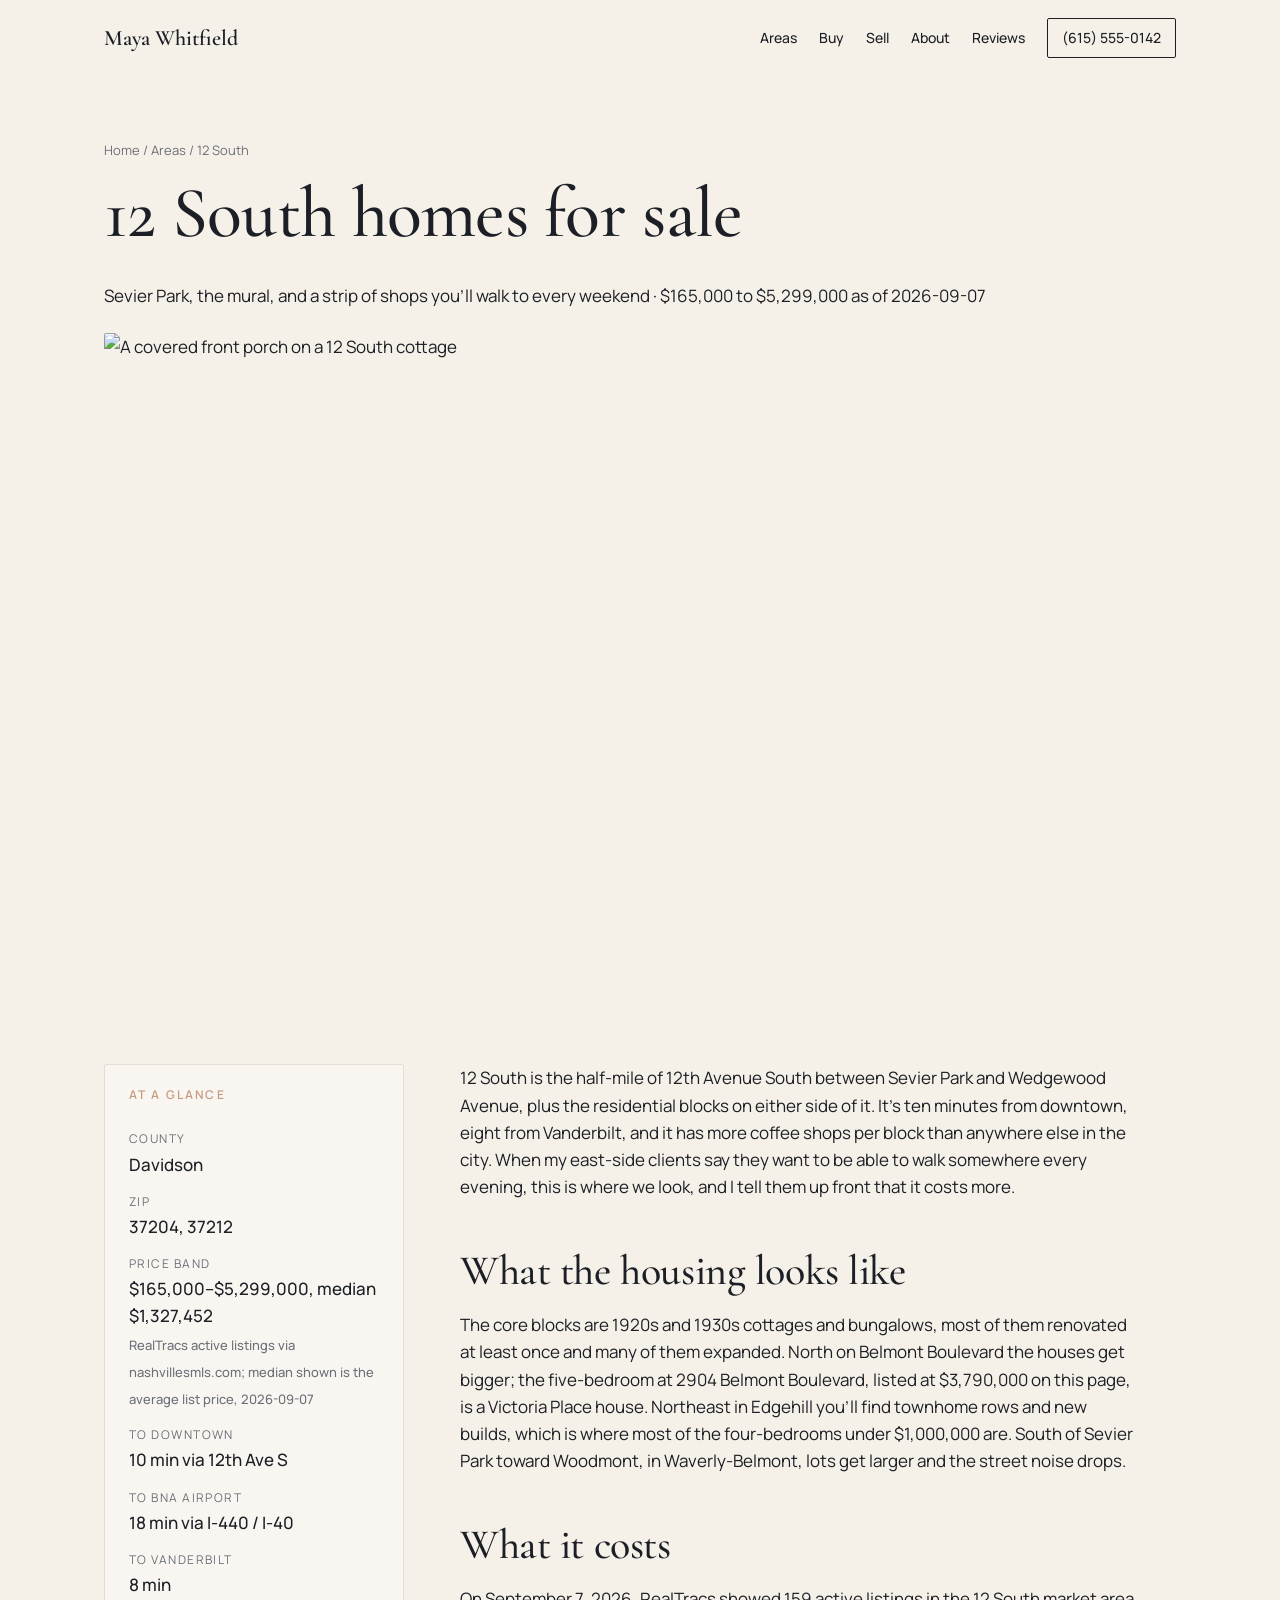
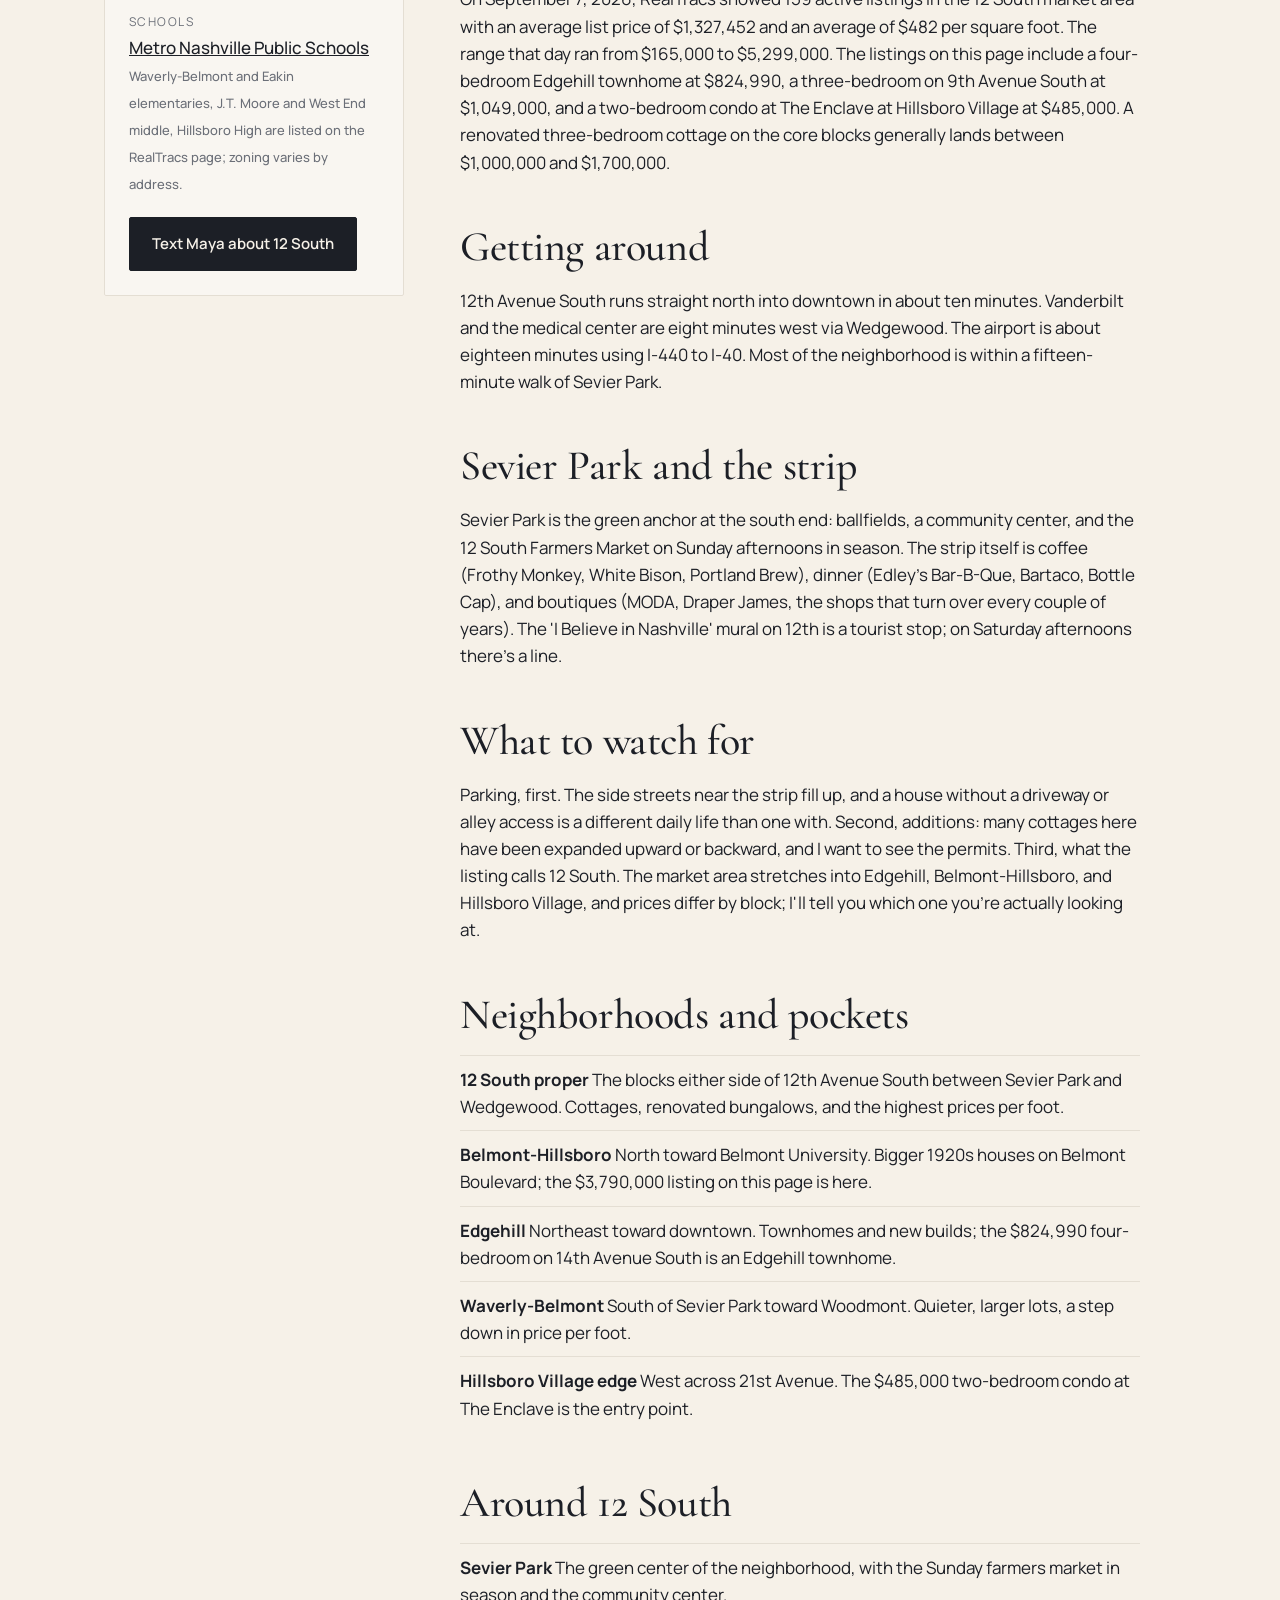
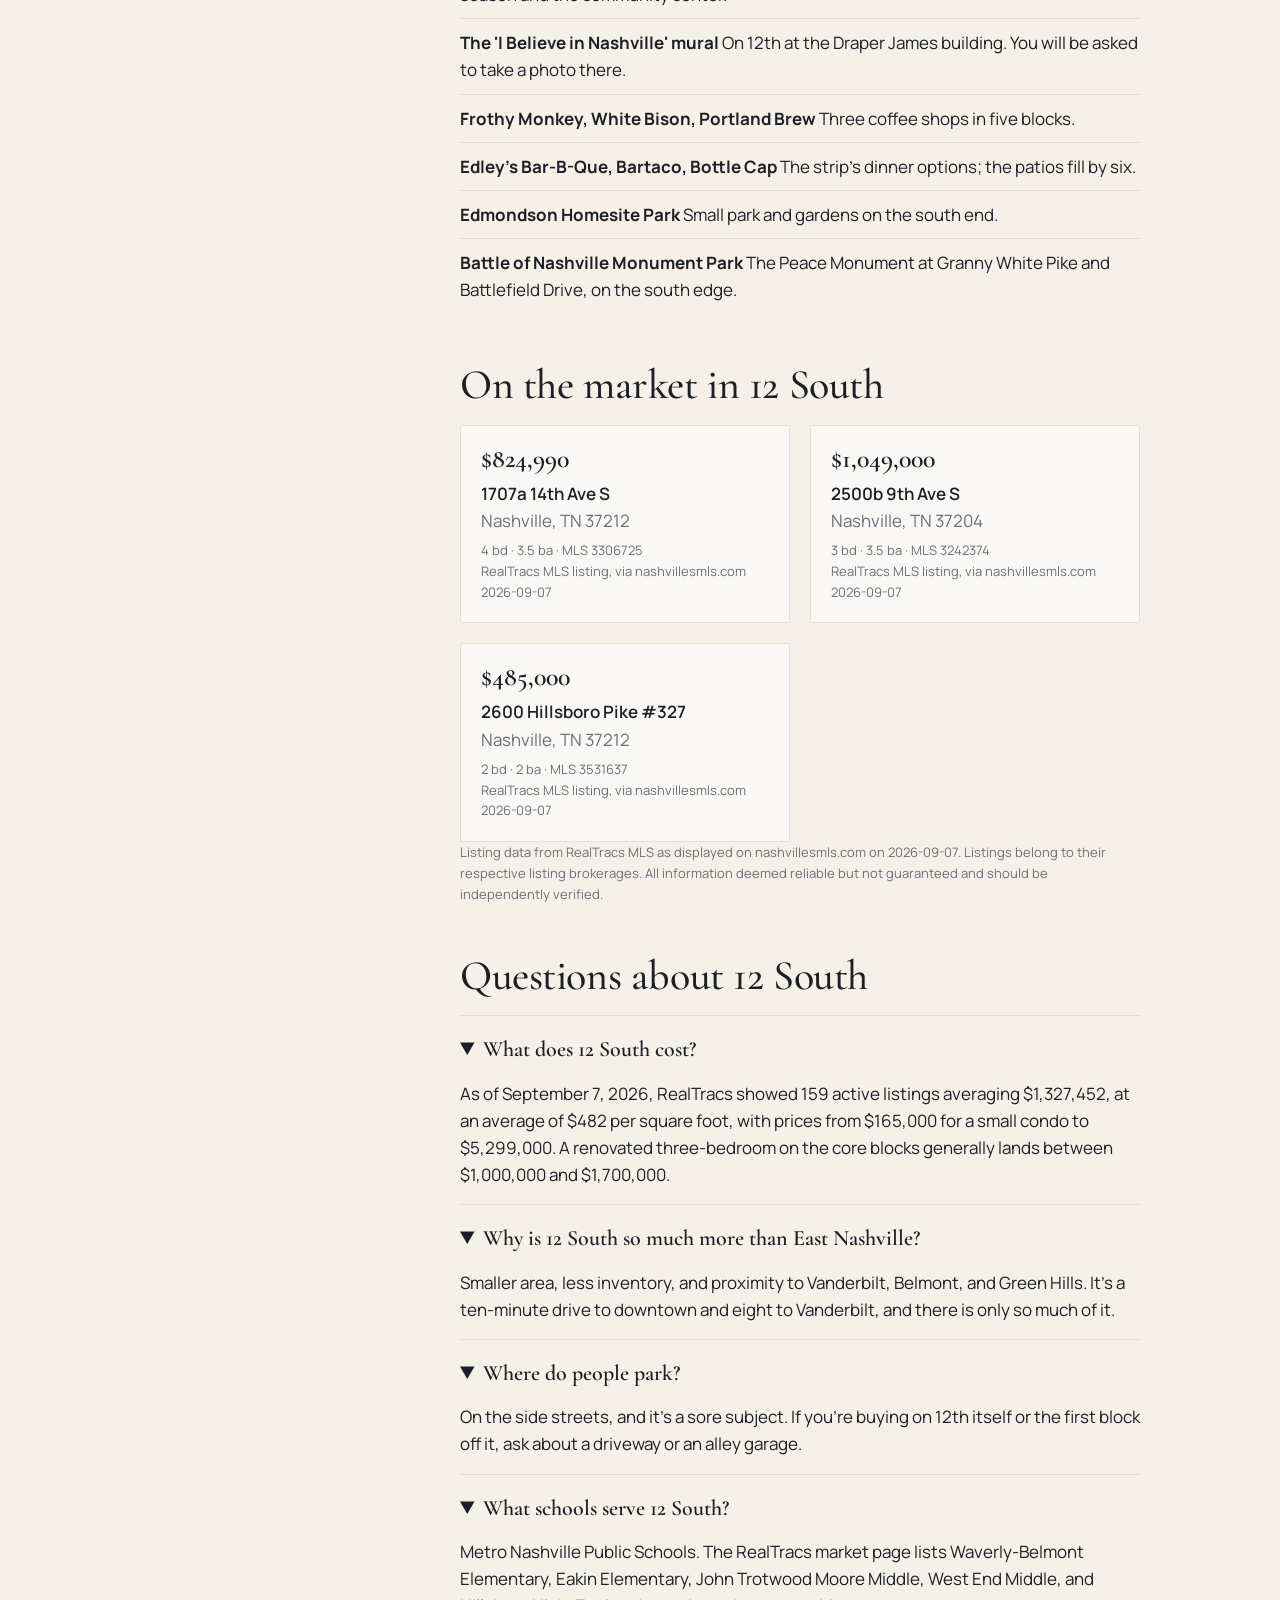
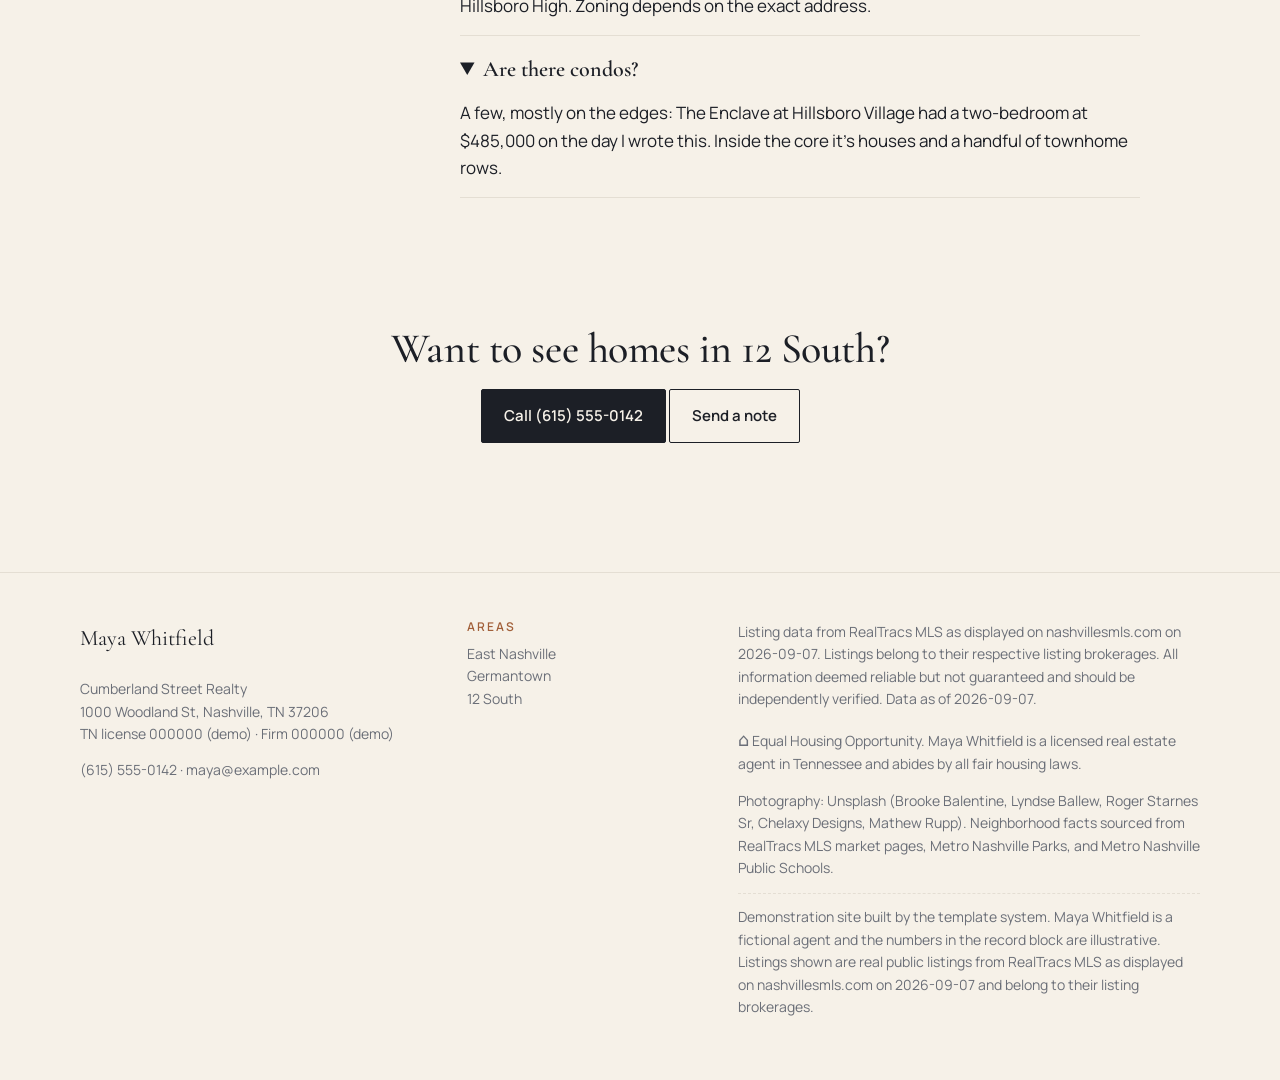
==== areas/12-south.html @ d47fef56 "no-ai-slop edit pass Co-Authored-By: Claude Fable 5.1 <noreply@anthropic.com> Claude-Session: https:" ====
<!doctype html>
<html lang="en">
<head>
<meta charset="utf-8">
<meta name="viewport" content="width=device-width, initial-scale=1">
<title>12 South Homes for Sale | Maya Whitfield</title>
<meta name="description" content="12 South homes for sale: prices, streets, commute, and schools from Maya Whitfield, who lives in Lockeland Springs. Sevier Park, the mural, and a strip of">
<link rel="canonical" href="https://demo-maya-whitfield.vercel.app/areas/12-south.html">
<meta property="og:title" content="12 South Homes for Sale | Maya Whitfield">
<meta property="og:description" content="12 South homes for sale: prices, streets, commute, and schools from Maya Whitfield, who lives in Lockeland Springs. Sevier Park, the mural, and a strip of">
<meta property="og:image" content="https://images.unsplash.com/photo-1758925403705-fa120346ad99?auto=format&amp;fit=crop&amp;w=1200&amp;q=70">
<meta property="og:type" content="website">
<link rel="preconnect" href="https://fonts.googleapis.com">
<link rel="preconnect" href="https://fonts.gstatic.com" crossorigin>
<link href="https://fonts.googleapis.com/css2?family=Cormorant+Garamond:ital,wght@0,500;0,600;1,500&family=Manrope:wght@400;500;600&display=swap" rel="stylesheet">
<link rel="stylesheet" href="../styles.css">
<script type="application/ld+json">{"@context":"https://schema.org","@graph":[{"@type":"RealEstateAgent","@id":"https://demo-maya-whitfield.vercel.app/#agent","name":"Maya Whitfield","url":"https://demo-maya-whitfield.vercel.app","telephone":"(615) 555-0142","email":"maya@example.com","image":"https://images.unsplash.com/photo-1586059960223-6ac176e85020?auto=format&fit=crop&w=900&q=70","address":{"@type":"PostalAddress","streetAddress":"1000 Woodland St, Nashville, TN 37206","addressLocality":"Nashville","addressRegion":"TN"},"areaServed":[{"@type":"Place","name":"East Nashville, Nashville, TN"},{"@type":"Place","name":"Germantown, Nashville, TN"},{"@type":"Place","name":"12 South, Nashville, TN"}],"memberOf":{"@type":"Organization","name":"Cumberland Street Realty"},"sameAs":["https://instagram.com/","https://linkedin.com/"],"aggregateRating":{"@type":"AggregateRating","ratingValue":5,"reviewCount":41}},{"@type":"Person","@id":"https://demo-maya-whitfield.vercel.app/#person","name":"Maya Whitfield","jobTitle":"REALTOR®","worksFor":{"@type":"Organization","name":"Cumberland Street Realty"},"image":"https://images.unsplash.com/photo-1586059960223-6ac176e85020?auto=format&fit=crop&w=900&q=70","url":"https://demo-maya-whitfield.vercel.app"},{"@type":"WebSite","@id":"https://demo-maya-whitfield.vercel.app/#website","url":"https://demo-maya-whitfield.vercel.app","name":"Maya Whitfield, East Nashville REALTOR®","publisher":{"@id":"https://demo-maya-whitfield.vercel.app/#agent"}},{"@type":"BreadcrumbList","itemListElement":[{"@type":"ListItem","position":1,"name":"Home","item":"https://demo-maya-whitfield.vercel.app/"},{"@type":"ListItem","position":2,"name":"Areas","item":"https://demo-maya-whitfield.vercel.app/#areas"},{"@type":"ListItem","position":3,"name":"12 South","item":"https://demo-maya-whitfield.vercel.app/areas/12-south.html"}]},{"@type":"FAQPage","mainEntity":[{"@type":"Question","name":"What does 12 South cost?","acceptedAnswer":{"@type":"Answer","text":"As of September 7, 2026, RealTracs showed 159 active listings averaging $1,327,452, at an average of $482 per square foot, with prices from $165,000 for a small condo to $5,299,000. A renovated three-bedroom on the core blocks generally lands between $1,000,000 and $1,700,000."}},{"@type":"Question","name":"Why is 12 South so much more than East Nashville?","acceptedAnswer":{"@type":"Answer","text":"Smaller area, less inventory, and proximity to Vanderbilt, Belmont, and Green Hills. It's a ten-minute drive to downtown and eight to Vanderbilt, and there is only so much of it."}},{"@type":"Question","name":"Where do people park?","acceptedAnswer":{"@type":"Answer","text":"On the side streets, and it's a sore subject. If you're buying on 12th itself or the first block off it, ask about a driveway or an alley garage."}},{"@type":"Question","name":"What schools serve 12 South?","acceptedAnswer":{"@type":"Answer","text":"Metro Nashville Public Schools. The RealTracs market page lists Waverly-Belmont Elementary, Eakin Elementary, John Trotwood Moore Middle, West End Middle, and Hillsboro High. Zoning depends on the exact address."}},{"@type":"Question","name":"Are there condos?","acceptedAnswer":{"@type":"Answer","text":"A few, mostly on the edges: The Enclave at Hillsboro Village had a two-bedroom at $485,000 on the day I wrote this. Inside the core it's houses and a handful of townhome rows."}}]}]}</script>
</head>
<body class="v-editorial page-area">


<header class="nav">
  <a class="brand" href="../index.html">Maya Whitfield</a>
  <nav>
    <a href="../index.html#areas">Areas</a>
    <a href="../index.html#buy">Buy</a>
    <a href="../index.html#sell">Sell</a>
    <a href="../index.html#about">About</a>
    <a href="../index.html#reviews">Reviews</a>
    <a class="phone" href="tel:6155550142">(615) 555-0142</a>
  </nav>
</header>
<main class="area-page">
<section class="area-hero">
  <p class="crumb"><a href="../index.html">Home</a> / <a href="../index.html#areas">Areas</a> / 12 South</p>
  <h1>12 South homes for sale</h1>
  <p class="sub">Sevier Park, the mural, and a strip of shops you'll walk to every weekend · $165,000 to $5,299,000 as of 2026-09-07</p>
  <img src="https://images.unsplash.com/photo-1669345800916-6f453e20a6cd?auto=format&fit=crop&w=1600&q=70" alt="A covered front porch on a 12 South cottage" width="1600" height="900" fetchpriority="high">
</section>

<section class="area-body">
  <aside class="facts">
    <p class="label"><span>At a glance</span> </p>
    <dl>
      <dt>County</dt><dd>Davidson</dd>
      <dt>ZIP</dt><dd>37204, 37212</dd>
      <dt>Price band</dt><dd>$165,000–$5,299,000, median $1,327,452<br><small>RealTracs active listings via nashvillesmls.com; median shown is the average list price, 2026-09-07</small></dd>
      <dt>To downtown</dt><dd>10 min via 12th Ave S</dd><dt>To BNA airport</dt><dd>18 min via I-440 / I-40</dd><dt>To Vanderbilt</dt><dd>8 min</dd>
      <dt>Schools</dt><dd><a href="https://www.mnps.org/" rel="noopener">Metro Nashville Public Schools</a><br><small>Waverly-Belmont and Eakin elementaries, J.T. Moore and West End middle, Hillsboro High are listed on the RealTracs page; zoning varies by address.</small></dd>
    </dl>
    <a class="btn" href="sms:6155550142">Text Maya about 12 South</a>
  </aside>
  <article>
    <p>12 South is the half-mile of 12th Avenue South between Sevier Park and Wedgewood Avenue, plus the residential blocks on either side of it. It's ten minutes from downtown, eight from Vanderbilt, and it has more coffee shops per block than anywhere else in the city. When my east-side clients say they want to be able to walk somewhere every evening, this is where we look, and I tell them up front that it costs more.</p>
<h2>What the housing looks like</h2>
<p>The core blocks are 1920s and 1930s cottages and bungalows, most of them renovated at least once and many of them expanded. North on Belmont Boulevard the houses get bigger; the five-bedroom at 2904 Belmont Boulevard, listed at $3,790,000 on this page, is a Victoria Place house. Northeast in Edgehill you'll find townhome rows and new builds, which is where most of the four-bedrooms under $1,000,000 are. South of Sevier Park toward Woodmont, in Waverly-Belmont, lots get larger and the street noise drops.</p>
<h2>What it costs</h2>
<p>On September 7, 2026, RealTracs showed 159 active listings in the 12 South market area with an average list price of $1,327,452 and an average of $482 per square foot. The range that day ran from $165,000 to $5,299,000. The listings on this page include a four-bedroom Edgehill townhome at $824,990, a three-bedroom on 9th Avenue South at $1,049,000, and a two-bedroom condo at The Enclave at Hillsboro Village at $485,000. A renovated three-bedroom cottage on the core blocks generally lands between $1,000,000 and $1,700,000.</p>
<h2>Getting around</h2>
<p>12th Avenue South runs straight north into downtown in about ten minutes. Vanderbilt and the medical center are eight minutes west via Wedgewood. The airport is about eighteen minutes using I-440 to I-40. Most of the neighborhood is within a fifteen-minute walk of Sevier Park.</p>
<h2>Sevier Park and the strip</h2>
<p>Sevier Park is the green anchor at the south end: ballfields, a community center, and the 12 South Farmers Market on Sunday afternoons in season. The strip itself is coffee (Frothy Monkey, White Bison, Portland Brew), dinner (Edley's Bar-B-Que, Bartaco, Bottle Cap), and boutiques (MODA, Draper James, the shops that turn over every couple of years). The 'I Believe in Nashville' mural on 12th is a tourist stop; on Saturday afternoons there's a line.</p>
<h2>What to watch for</h2>
<p>Parking, first. The side streets near the strip fill up, and a house without a driveway or alley access is a different daily life than one with. Second, additions: many cottages here have been expanded upward or backward, and I want to see the permits. Third, what the listing calls 12 South. The market area stretches into Edgehill, Belmont-Hillsboro, and Hillsboro Village, and prices differ by block; I'll tell you which one you're actually looking at.</p>
    <h2>Neighborhoods and pockets</h2>
    <ul class="hoods"><li><strong>12 South proper</strong> The blocks either side of 12th Avenue South between Sevier Park and Wedgewood. Cottages, renovated bungalows, and the highest prices per foot.</li><li><strong>Belmont-Hillsboro</strong> North toward Belmont University. Bigger 1920s houses on Belmont Boulevard; the $3,790,000 listing on this page is here.</li><li><strong>Edgehill</strong> Northeast toward downtown. Townhomes and new builds; the $824,990 four-bedroom on 14th Avenue South is an Edgehill townhome.</li><li><strong>Waverly-Belmont</strong> South of Sevier Park toward Woodmont. Quieter, larger lots, a step down in price per foot.</li><li><strong>Hillsboro Village edge</strong> West across 21st Avenue. The $485,000 two-bedroom condo at The Enclave is the entry point.</li></ul>
    <h2>Around 12 South</h2>
    <ul class="hoods"><li><strong>Sevier Park</strong> The green center of the neighborhood, with the Sunday farmers market in season and the community center.</li><li><strong>The 'I Believe in Nashville' mural</strong> On 12th at the Draper James building. You will be asked to take a photo there.</li><li><strong>Frothy Monkey, White Bison, Portland Brew</strong> Three coffee shops in five blocks.</li><li><strong>Edley's Bar-B-Que, Bartaco, Bottle Cap</strong> The strip's dinner options; the patios fill by six.</li><li><strong>Edmondson Homesite Park</strong> Small park and gardens on the south end.</li><li><strong>Battle of Nashville Monument Park</strong> The Peace Monument at Granny White Pike and Battlefield Drive, on the south edge.</li></ul>
    <h2>On the market in 12 South</h2><div class="listing-grid">
<article class="listing">
  <p class="price">$824,990</p>
  <p class="addr">1707a 14th Ave S<br><span>Nashville, TN 37212</span></p>
  <p class="meta">4 bd · 3.5 ba · MLS 3306725</p>
  <p class="courtesy">RealTracs MLS listing, via nashvillesmls.com 2026-09-07</p>
</article>
<article class="listing">
  <p class="price">$1,049,000</p>
  <p class="addr">2500b 9th Ave S<br><span>Nashville, TN 37204</span></p>
  <p class="meta">3 bd · 3.5 ba · MLS 3242374</p>
  <p class="courtesy">RealTracs MLS listing, via nashvillesmls.com 2026-09-07</p>
</article>
<article class="listing">
  <p class="price">$485,000</p>
  <p class="addr">2600 Hillsboro Pike #327<br><span>Nashville, TN 37212</span></p>
  <p class="meta">2 bd · 2 ba · MLS 3531637</p>
  <p class="courtesy">RealTracs MLS listing, via nashvillesmls.com 2026-09-07</p>
</article></div><p class="fine">Listing data from RealTracs MLS as displayed on nashvillesmls.com on 2026-09-07. Listings belong to their respective listing brokerages. All information deemed reliable but not guaranteed and should be independently verified.</p>
    <h2>Questions about 12 South</h2>
    <details open><summary>What does 12 South cost?</summary><p>As of September 7, 2026, RealTracs showed 159 active listings averaging $1,327,452, at an average of $482 per square foot, with prices from $165,000 for a small condo to $5,299,000. A renovated three-bedroom on the core blocks generally lands between $1,000,000 and $1,700,000.</p></details><details open><summary>Why is 12 South so much more than East Nashville?</summary><p>Smaller area, less inventory, and proximity to Vanderbilt, Belmont, and Green Hills. It's a ten-minute drive to downtown and eight to Vanderbilt, and there is only so much of it.</p></details><details open><summary>Where do people park?</summary><p>On the side streets, and it's a sore subject. If you're buying on 12th itself or the first block off it, ask about a driveway or an alley garage.</p></details><details open><summary>What schools serve 12 South?</summary><p>Metro Nashville Public Schools. The RealTracs market page lists Waverly-Belmont Elementary, Eakin Elementary, John Trotwood Moore Middle, West End Middle, and Hillsboro High. Zoning depends on the exact address.</p></details><details open><summary>Are there condos?</summary><p>A few, mostly on the edges: The Enclave at Hillsboro Village had a two-bedroom at $485,000 on the day I wrote this. Inside the core it's houses and a handful of townhome rows.</p></details>
  </article>
</section>

<section class="contact slim">
  <h2>Want to see homes in 12 South?</h2>
  <p><a class="btn" href="tel:6155550142">Call (615) 555-0142</a> <a class="btn ghost" href="../index.html#contact">Send a note</a></p>
</section>
</main>

<footer class="foot">
  <div class="foot-grid">
    <div>
      <p class="brand">Maya Whitfield</p>
      <p>Cumberland Street Realty<br>1000 Woodland St, Nashville, TN 37206<br>TN license 000000 (demo) · Firm 000000 (demo)</p>
      <p><a href="tel:6155550142">(615) 555-0142</a> · <a href="mailto:maya@example.com">maya@example.com</a></p>
    </div>
    <div>
      <p class="label">Areas</p>
      <a href="../areas/east-nashville.html">East Nashville</a><br><a href="../areas/germantown.html">Germantown</a><br><a href="../areas/12-south.html">12 South</a>
    </div>
    <div class="legal">
      <p>Listing data from RealTracs MLS as displayed on nashvillesmls.com on 2026-09-07. Listings belong to their respective listing brokerages. All information deemed reliable but not guaranteed and should be independently verified. Data as of 2026-09-07.</p>
      <p><span class="eho" aria-hidden="true">⌂</span> Equal Housing Opportunity. Maya Whitfield is a licensed real estate agent in Tennessee and abides by all fair housing laws.</p>
      <p>Photography: Unsplash (Brooke Balentine, Lyndse Ballew, Roger Starnes Sr, Chelaxy Designs, Mathew Rupp). Neighborhood facts sourced from RealTracs MLS market pages, Metro Nashville Parks, and Metro Nashville Public Schools.</p>
      <p class="demo">Demonstration site built by the template system. Maya Whitfield is a fictional agent and the numbers in the record block are illustrative. Listings shown are real public listings from RealTracs MLS as displayed on nashvillesmls.com on 2026-09-07 and belong to their listing brokerages.</p>
    </div>
  </div>
</footer>
</body>
</html>
---- styles.css ----
:root{--ground:#f6f1e8;--ink:#1c1f26;--accent:#a2603a;--muted:#6b6f78;--rule:#e4ded3;--serif:"Cormorant Garamond",Georgia,serif;--sans:Manrope,system-ui,sans-serif;--max:1120px}
*{box-sizing:border-box}html{scroll-behavior:smooth}
body{margin:0;background:var(--ground);color:var(--ink);font:400 17px/1.6 var(--sans);-webkit-font-smoothing:antialiased}
img{max-width:100%;height:auto;display:block}
a{color:inherit}
h1,h2,h3{font-family:var(--serif);font-weight:500;line-height:1.1;margin:0 0 .4em;letter-spacing:-.01em}
h1{font-size:clamp(40px,6vw,72px)}h2{font-size:clamp(28px,3.5vw,42px)}h3{font-size:24px}
p{margin:0 0 1em}
main>section,.area-page>section{max-width:var(--max);margin:0 auto;padding:64px 24px}
.label{font:600 12px/1 var(--sans);letter-spacing:.18em;text-transform:uppercase;color:var(--accent);margin:0 0 28px}
.label span{margin-right:10px;opacity:.6}
.btn{display:inline-block;background:var(--ink);color:var(--ground);text-decoration:none;padding:14px 22px;border-radius:2px;font-weight:600;font-size:15px;border:1px solid var(--ink)}
.btn.ghost{background:transparent;color:var(--ink)}
.btn:hover{background:var(--accent);border-color:var(--accent);color:#fff}
.fine,small{font-size:13px;color:var(--muted)}
/* nav */
.nav{display:flex;justify-content:space-between;align-items:center;padding:18px 24px;max-width:var(--max);margin:0 auto;position:sticky;top:0;background:color-mix(in srgb,var(--ground) 92%,transparent);backdrop-filter:blur(8px);z-index:5}
.nav .brand{font-family:var(--serif);font-size:22px;text-decoration:none;font-weight:600}
.nav nav{display:flex;gap:22px;align-items:center;font-size:14px;font-weight:500}
.nav nav a{text-decoration:none}
.nav .phone{border:1px solid var(--ink);padding:8px 14px;border-radius:2px}
@media(max-width:760px){.nav nav a:not(.phone){display:none}}
/* hero */
.hero.split{display:grid;grid-template-columns:1.1fr .9fr;gap:48px;align-items:center;padding-top:40px}
.hero .sub{font-size:20px;color:var(--muted);max-width:44ch}
.ctas{display:flex;gap:12px;flex-wrap:wrap;margin-top:24px}
.hero-photo{margin:0}.hero-photo img{aspect-ratio:4/5;object-fit:cover;border-radius:2px}
@media(max-width:760px){.hero.split{grid-template-columns:1fr}}
/* proof */
.stats{list-style:none;padding:0;margin:0;display:grid;grid-template-columns:repeat(auto-fit,minmax(200px,1fr));gap:24px;border-top:1px solid var(--rule);border-bottom:1px solid var(--rule);padding:32px 0}
.stats strong{display:block;font:500 44px/1 var(--serif)}
.stats span{display:block;margin-top:6px;font-weight:600}
.stats small{display:block;margin-top:4px}
/* areas */
.area-grid{display:grid;grid-template-columns:repeat(auto-fit,minmax(280px,1fr));gap:28px}
.area{text-decoration:none}
.area img{aspect-ratio:4/3;object-fit:cover;border-radius:2px;margin-bottom:14px;filter:saturate(.9)}
.area h3{margin-bottom:4px}.area p{color:var(--muted);margin:0 0 4px}
/* listings */
.listing-grid{display:grid;grid-template-columns:repeat(auto-fit,minmax(240px,1fr));gap:20px}
.listing{border:1px solid var(--rule);padding:20px;border-radius:2px;background:#fff8}
.listing .price{font:600 26px/1 var(--serif);margin:0 0 8px}.listing .price span{font-size:14px;color:var(--muted)}
.listing .addr{font-weight:600;margin:0 0 6px}.listing .addr span{font-weight:400;color:var(--muted)}
.listing .meta,.listing .courtesy{font-size:13px;color:var(--muted);margin:0}
.more{margin-top:24px;font-weight:600}
/* about */
.about-grid{display:grid;grid-template-columns:.8fr 1.2fr;gap:48px;align-items:start}
.about-grid img{aspect-ratio:4/5;object-fit:cover;border-radius:2px}
@media(max-width:760px){.about-grid{grid-template-columns:1fr}}
/* buy/sell */
.two{display:grid;grid-template-columns:1fr 1fr;gap:56px}
.two ol{padding-left:20px;margin:0 0 24px}.two li{margin-bottom:8px}
@media(max-width:760px){.two{grid-template-columns:1fr}}
/* reviews */
.review-grid{display:grid;grid-template-columns:repeat(auto-fit,minmax(280px,1fr));gap:28px}
blockquote{margin:0;padding:28px;border-left:2px solid var(--accent);background:#fff6}
blockquote p{font-family:var(--serif);font-size:21px;line-height:1.35}
blockquote footer{font-weight:600;font-size:14px}blockquote footer span{display:block;font-weight:400;color:var(--muted)}
/* faq */
details{border-top:1px solid var(--rule);padding:16px 0}details:last-of-type{border-bottom:1px solid var(--rule)}
summary{cursor:pointer;font-weight:600;font-family:var(--serif);font-size:22px}
details p{margin:12px 0 0;max-width:70ch}
/* contact */
.contact-grid{display:grid;grid-template-columns:1fr 1fr;gap:48px}
.contact .big{font:500 32px/1 var(--serif);text-decoration:none}
form label{display:block;font-size:13px;font-weight:600;margin-bottom:14px}
form input,form select,form textarea{display:block;width:100%;margin-top:6px;padding:12px;border:1px solid var(--rule);background:#fff;font:inherit;border-radius:2px}
.contact.slim{text-align:center}
@media(max-width:760px){.contact-grid{grid-template-columns:1fr}}
/* area page */
.area-hero{padding-bottom:0}.area-hero img{aspect-ratio:16/9;object-fit:cover;border-radius:2px;margin-top:24px}
.crumb{font-size:13px;color:var(--muted)}.crumb a{text-decoration:none}
.area-body{display:grid;grid-template-columns:300px 1fr;gap:56px;align-items:start}
.facts{position:sticky;top:90px;border:1px solid var(--rule);padding:24px;border-radius:2px;background:#fff6}
.facts dl{margin:0 0 20px}.facts dt{font-size:12px;letter-spacing:.12em;text-transform:uppercase;color:var(--muted);margin-top:14px}.facts dd{margin:2px 0 0;font-weight:500}
.area-body article{max-width:68ch}.area-body article h2{margin-top:48px}
.hoods{list-style:none;padding:0}.hoods li{padding:10px 0;border-top:1px solid var(--rule)}
@media(max-width:900px){.area-body{grid-template-columns:1fr}.facts{position:static}}
/* footer */
.foot{border-top:1px solid var(--rule);margin-top:48px;padding:48px 24px;font-size:14px;color:var(--muted)}
.foot-grid{max-width:var(--max);margin:0 auto;display:grid;grid-template-columns:1.2fr .8fr 1.6fr;gap:40px}
.foot .brand{font-family:var(--serif);font-size:22px;color:var(--ink)}
.foot a{text-decoration:none}.foot .label{margin-bottom:10px}
.foot .eho{font-size:18px}.foot .demo{border-top:1px dashed var(--rule);padding-top:12px;margin-top:12px}
@media(max-width:760px){.foot-grid{grid-template-columns:1fr}}
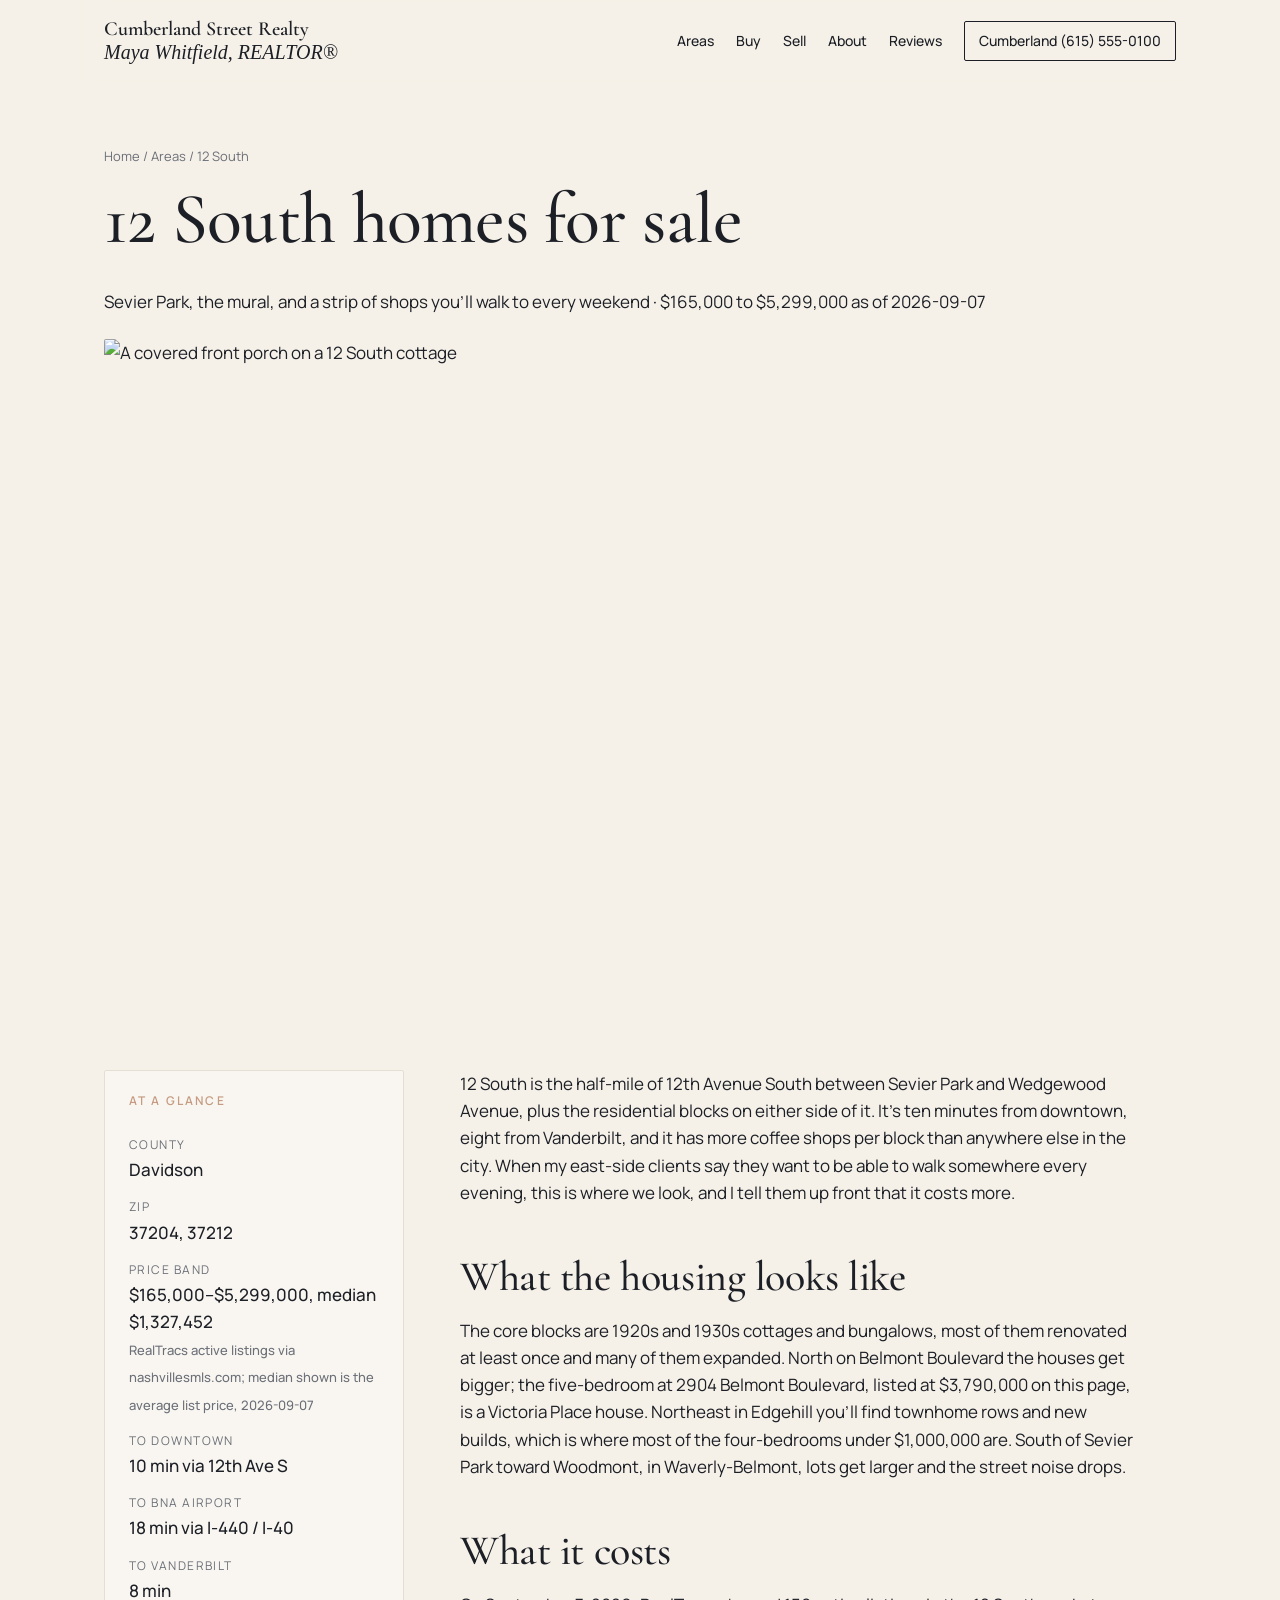
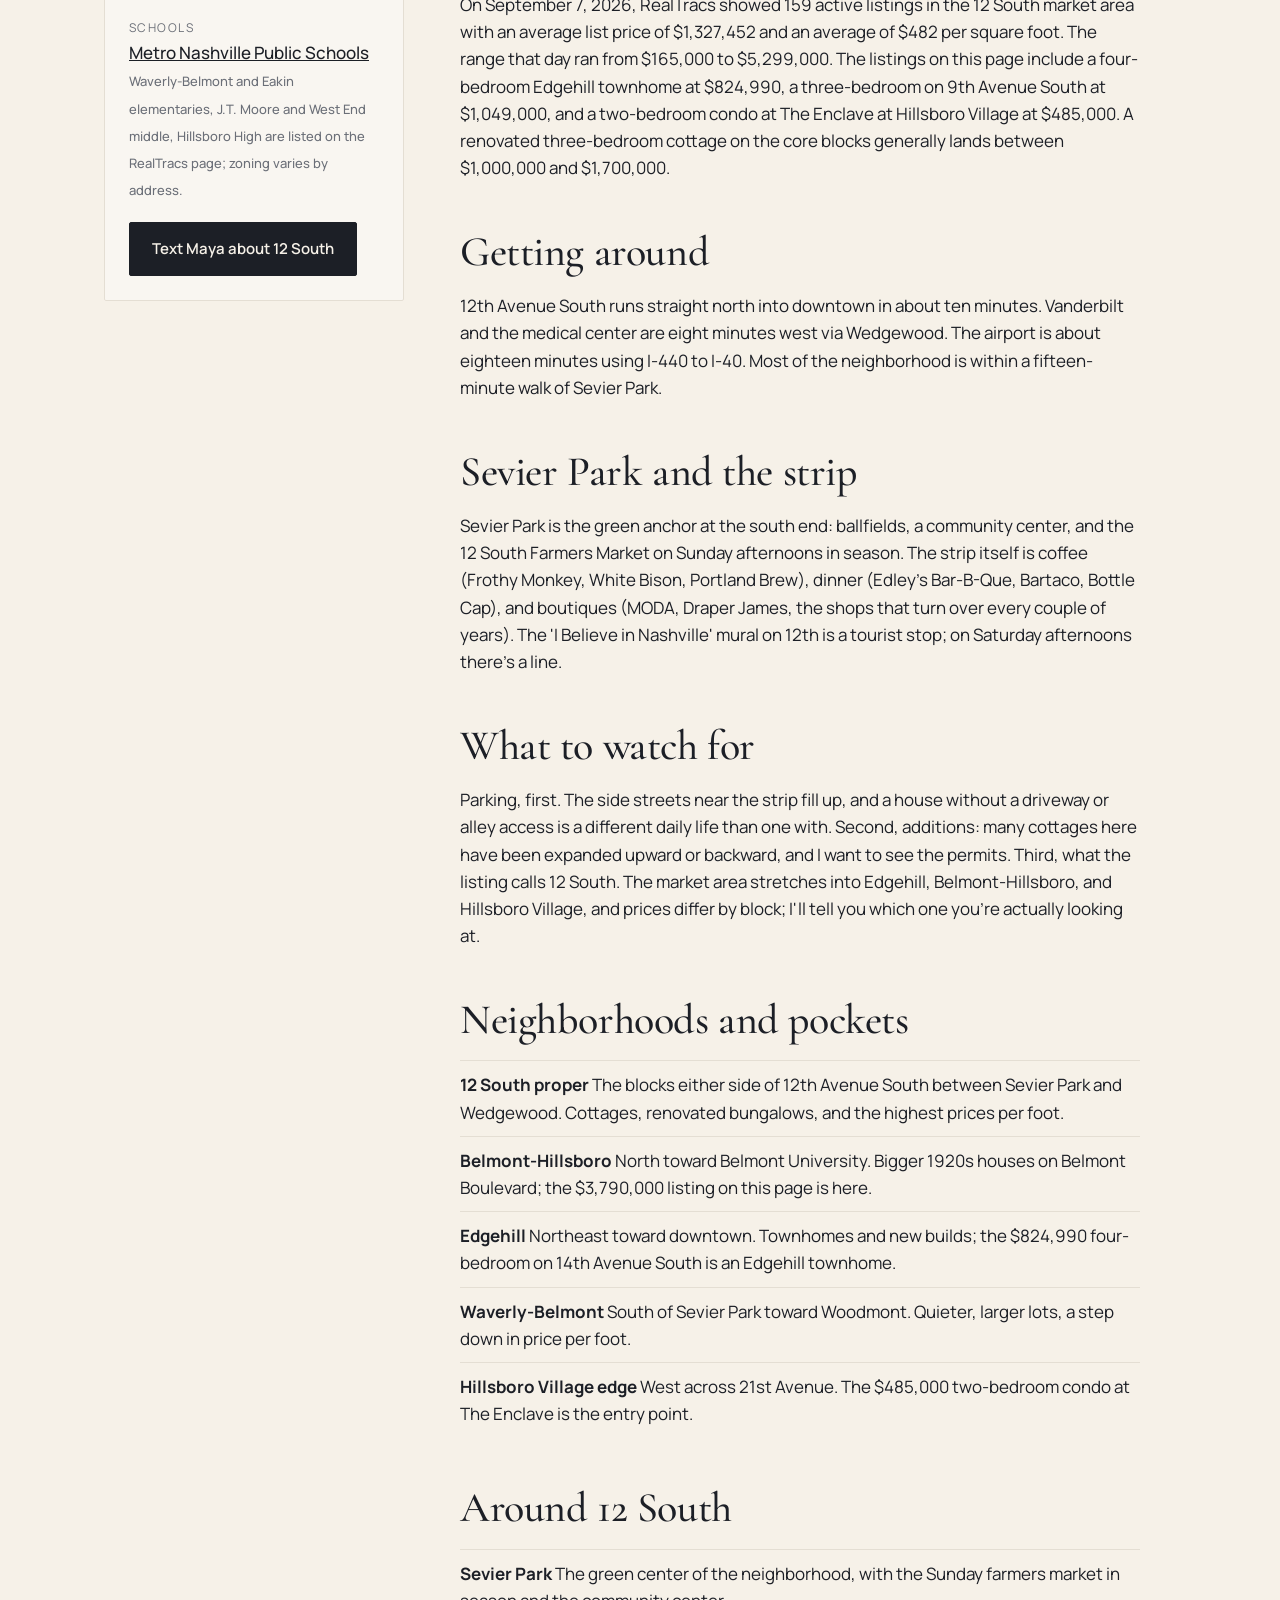
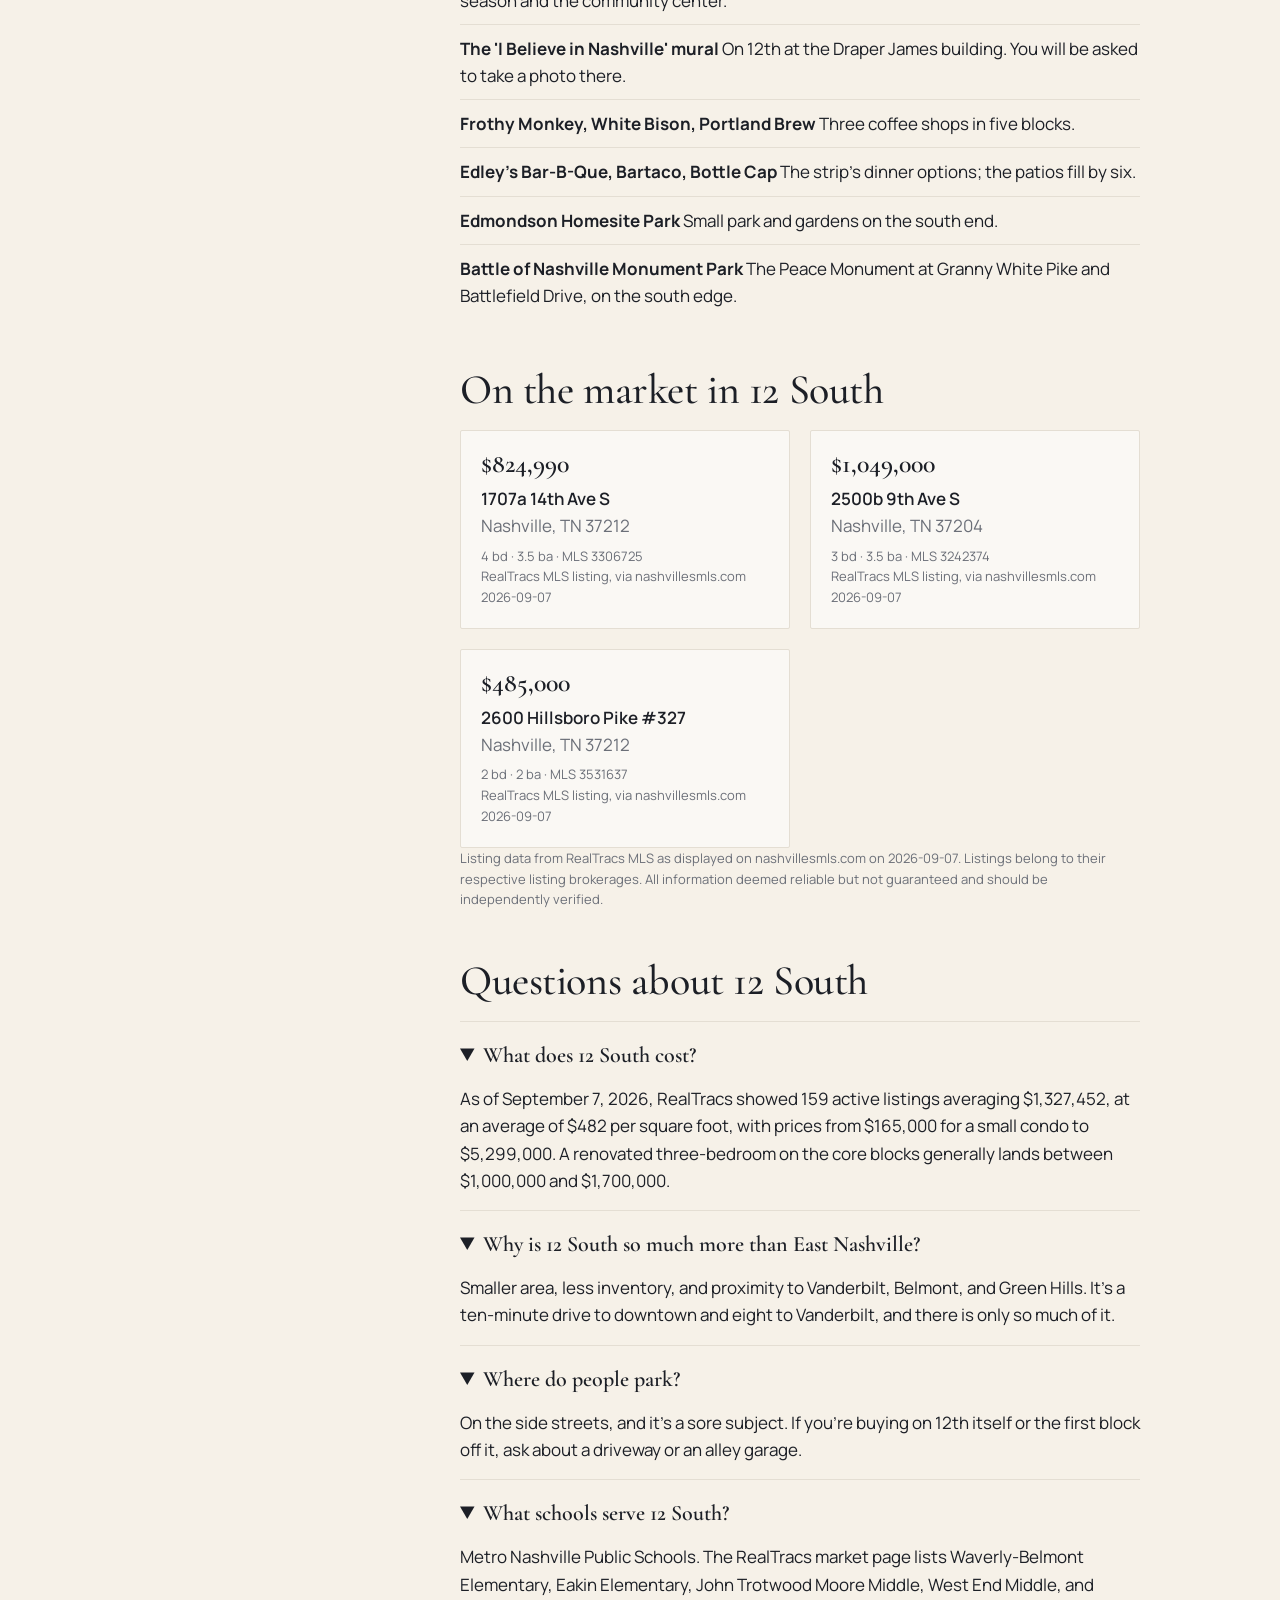
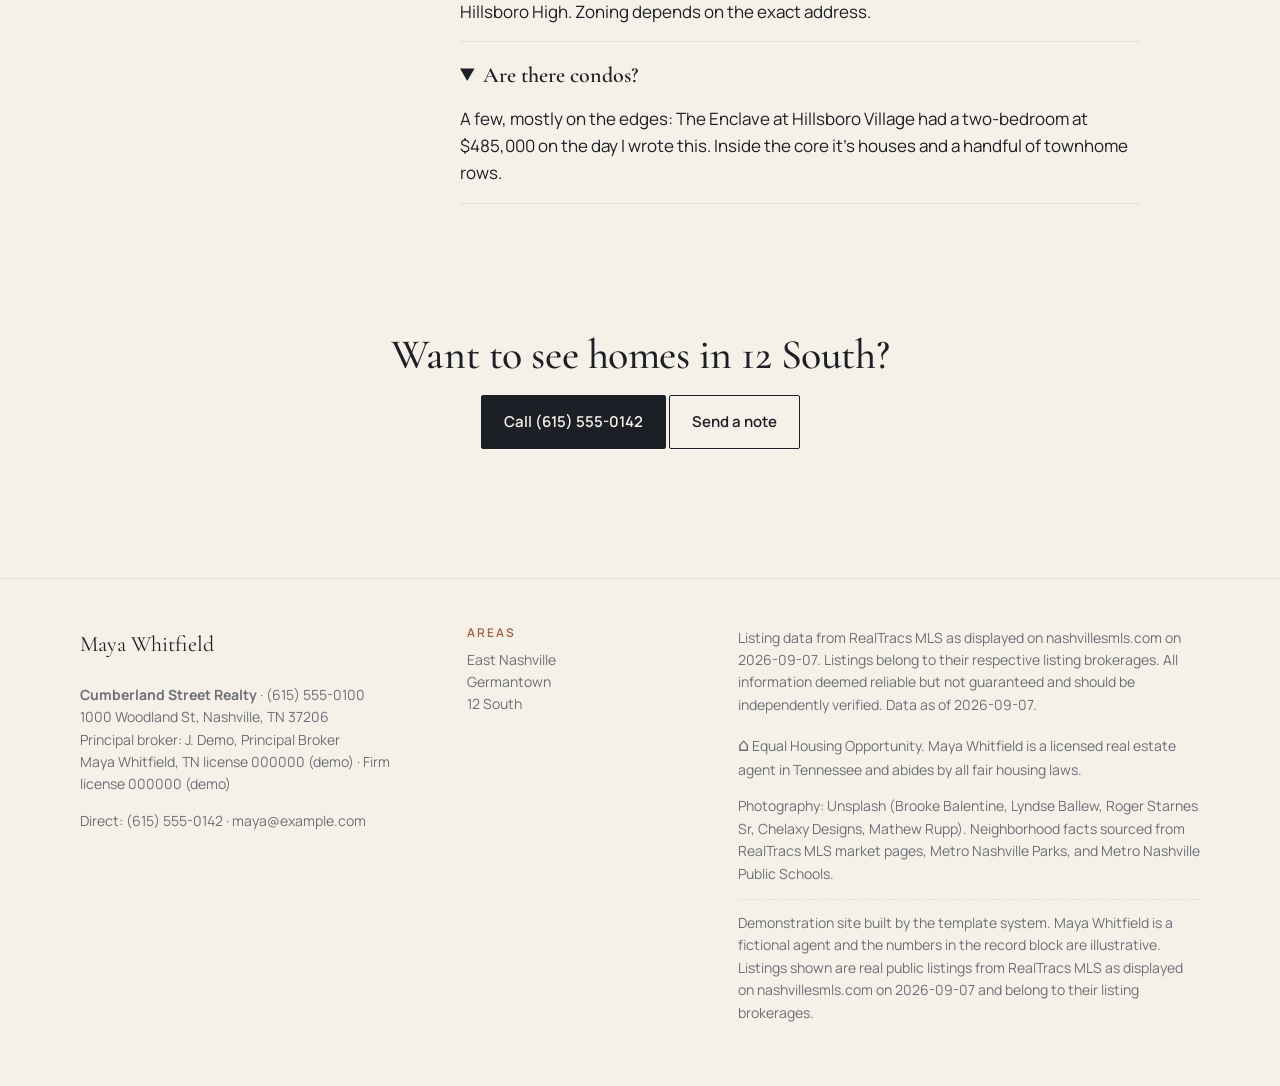
==== commit d14b2e28: "TREC advertising compliance: firm name and firm phone in every header, broker approval recorded Co-A" ====
--- a/areas/12-south.html
+++ b/areas/12-south.html
@@ -20,14 +20,14 @@
 
 
 <header class="nav">
-  <a class="brand" href="../index.html">Maya Whitfield</a>
+  <a class="brand" href="../index.html"><span class="firm">Cumberland Street Realty</span><span class="agent">Maya Whitfield, REALTOR®</span></a>
   <nav>
     <a href="../index.html#areas">Areas</a>
     <a href="../index.html#buy">Buy</a>
     <a href="../index.html#sell">Sell</a>
     <a href="../index.html#about">About</a>
     <a href="../index.html#reviews">Reviews</a>
-    <a class="phone" href="tel:6155550142">(615) 555-0142</a>
+    <a class="phone" href="tel:6155550100">Cumberland (615) 555-0100</a>
   </nav>
 </header>
 <main class="area-page">
@@ -100,8 +100,8 @@
   <div class="foot-grid">
     <div>
       <p class="brand">Maya Whitfield</p>
-      <p>Cumberland Street Realty<br>1000 Woodland St, Nashville, TN 37206<br>TN license 000000 (demo) · Firm 000000 (demo)</p>
-      <p><a href="tel:6155550142">(615) 555-0142</a> · <a href="mailto:maya@example.com">maya@example.com</a></p>
+      <p><strong>Cumberland Street Realty</strong> · <a href="tel:6155550100">(615) 555-0100</a><br>1000 Woodland St, Nashville, TN 37206<br>Principal broker: J. Demo, Principal Broker<br>Maya Whitfield, TN license 000000 (demo) · Firm license 000000 (demo)</p>
+      <p>Direct: <a href="tel:6155550142">(615) 555-0142</a> · <a href="mailto:maya@example.com">maya@example.com</a></p>
     </div>
     <div>
       <p class="label">Areas</p>
--- a/styles.css
+++ b/styles.css
@@ -15,7 +15,8 @@
 .fine,small{font-size:13px;color:var(--muted)}
 /* nav */
 .nav{display:flex;justify-content:space-between;align-items:center;padding:18px 24px;max-width:var(--max);margin:0 auto;position:sticky;top:0;background:color-mix(in srgb,var(--ground) 92%,transparent);backdrop-filter:blur(8px);z-index:5}
-.nav .brand{font-family:var(--serif);font-size:22px;text-decoration:none;font-weight:600}
+.nav .brand{font-family:var(--serif);font-size:20px;text-decoration:none;font-weight:600;display:flex;flex-direction:column;line-height:1.15}
+.nav .brand .firm{font-size:20px}.nav .brand .agent{font-size:20px;font-weight:500;font-style:italic}
 .nav nav{display:flex;gap:22px;align-items:center;font-size:14px;font-weight:500}
 .nav nav a{text-decoration:none}
 .nav .phone{border:1px solid var(--ink);padding:8px 14px;border-radius:2px}
